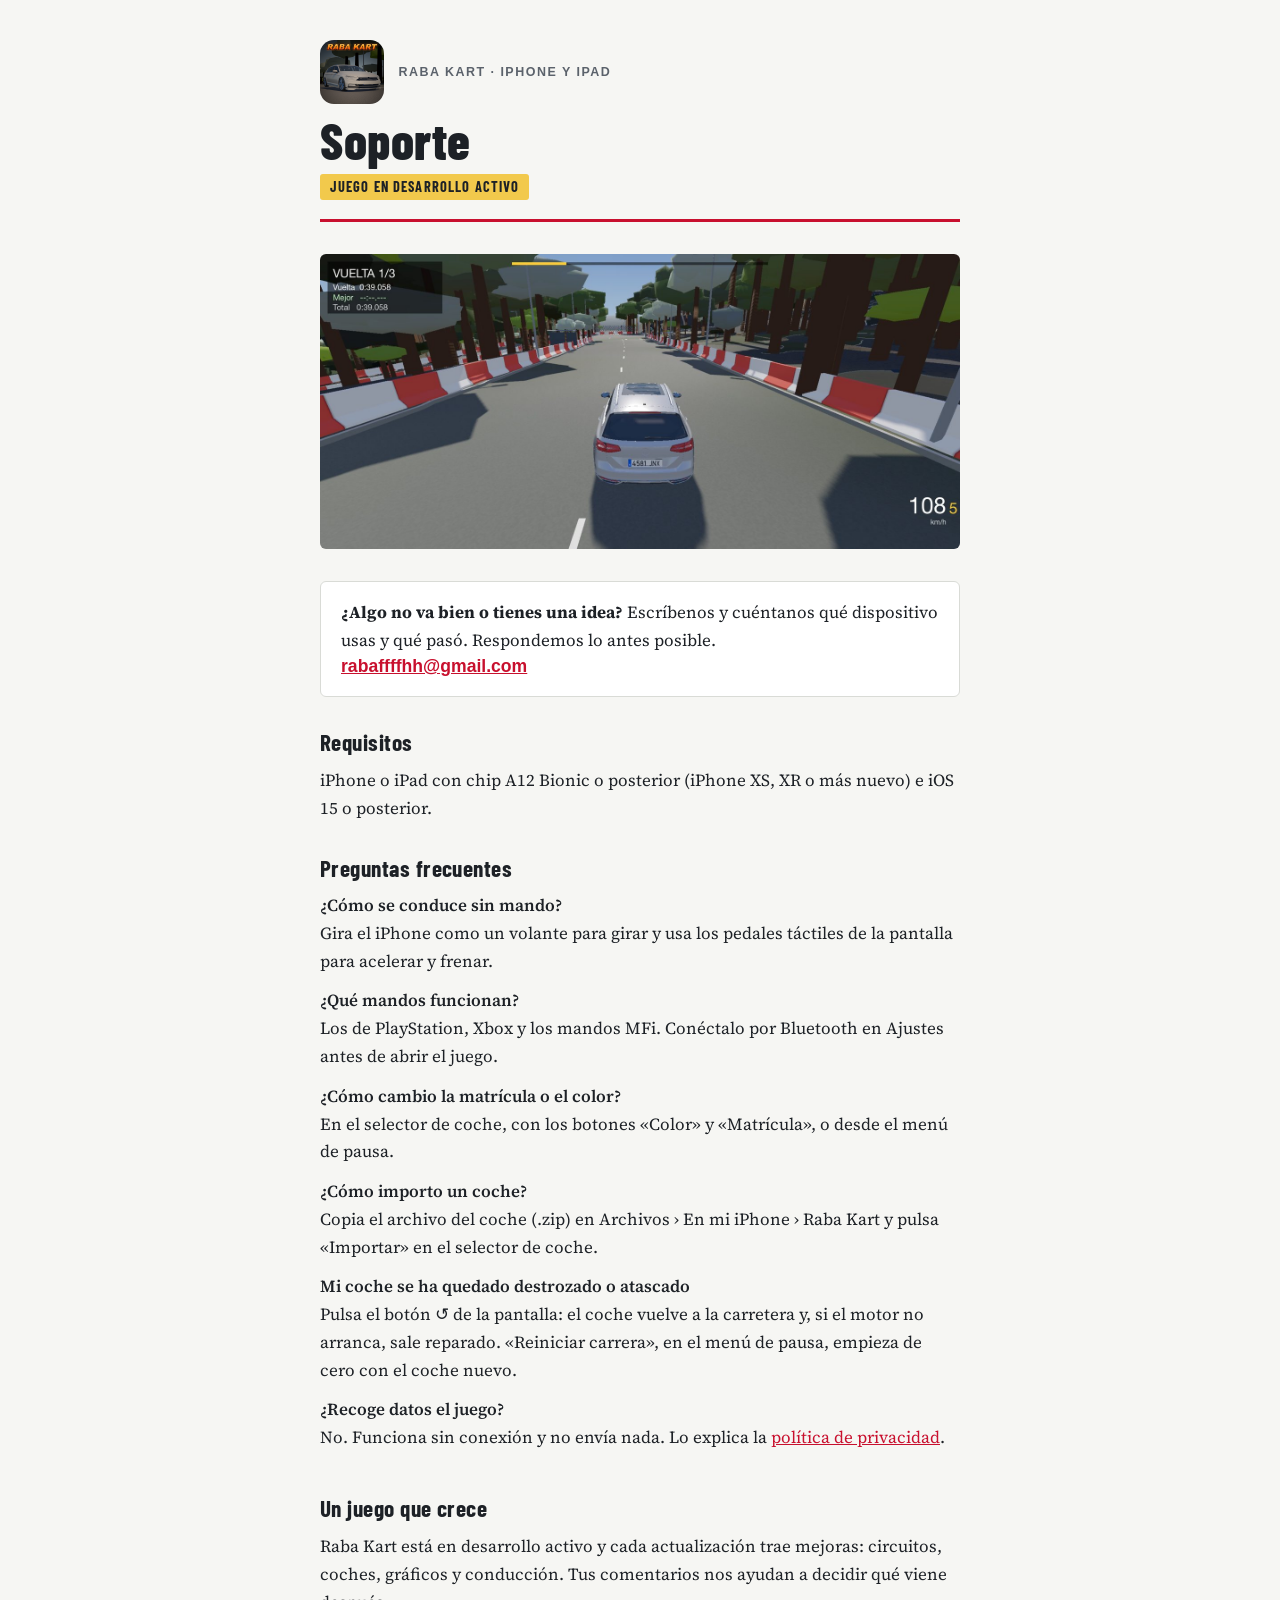
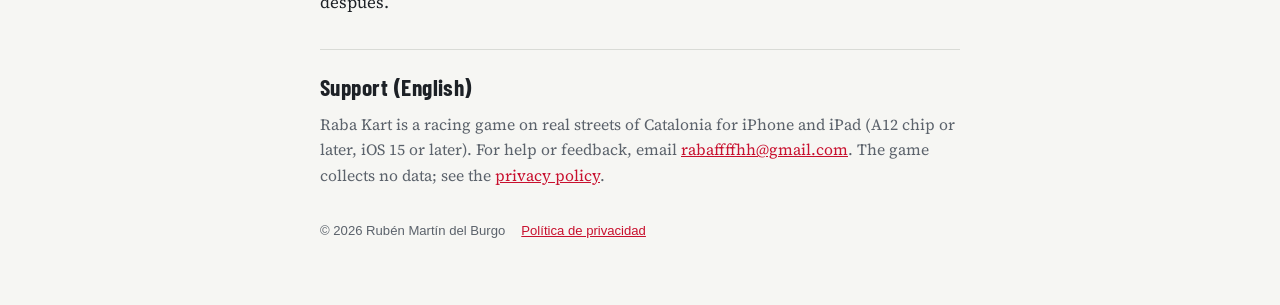
==== index.html @ 8e4fc52e "Soporte y política de privacidad de Raba Kart Co-Authored-By: Claude Opus 5.5 <noreply@anthropic.com" ====
<!doctype html>
<html lang="es">
<head>
<meta charset="utf-8">
<meta name="viewport" content="width=device-width, initial-scale=1, viewport-fit=cover">
<title>Raba Kart · Soporte</title>
<meta name="description" content="Ayuda y contacto de Raba Kart, juego de carreras por calles reales de Catalunya para iPhone y iPad.">
<link rel="stylesheet" href="https://fonts.googleapis.com/css2?family=Barlow+Condensed:wght@700;800&family=Source+Serif+4:opsz,wght@8..60,400;8..60,600&display=swap">
<link rel="stylesheet" href="style.css">
<link rel="icon" href="img/icono.png">
</head>
<body>
<main>
  <header>
    <div class="brand">
      <img src="img/icono.png" alt="Icono de Raba Kart">
      <span class="kicker">Raba Kart · iPhone y iPad</span>
    </div>
    <h1>Soporte</h1>
    <span class="stamp">JUEGO EN DESARROLLO ACTIVO</span>
  </header>

  <img class="hero" src="img/montjuic.jpg" alt="Un coche blanco por la avenida arbolada del circuito de Montjuïc">

  <div class="card">
    <p><strong>¿Algo no va bien o tienes una idea?</strong> Escríbenos y cuéntanos qué dispositivo usas y qué pasó.
    Respondemos lo antes posible.</p>
    <p class="mail"><a href="mailto:rabaffffhh@gmail.com?subject=Raba%20Kart">rabaffffhh@gmail.com</a></p>
  </div>

  <section>
    <h2>Requisitos</h2>
    <p>iPhone o iPad con chip A12 Bionic o posterior (iPhone XS, XR o más nuevo) e iOS 15 o posterior.</p>
  </section>

  <section>
    <h2>Preguntas frecuentes</h2>
    <dl>
      <dt>¿Cómo se conduce sin mando?</dt>
      <dd>Gira el iPhone como un volante para girar y usa los pedales táctiles de la pantalla para acelerar y frenar.</dd>
      <dt>¿Qué mandos funcionan?</dt>
      <dd>Los de PlayStation, Xbox y los mandos MFi. Conéctalo por Bluetooth en Ajustes antes de abrir el juego.</dd>
      <dt>¿Cómo cambio la matrícula o el color?</dt>
      <dd>En el selector de coche, con los botones «Color» y «Matrícula», o desde el menú de pausa.</dd>
      <dt>¿Cómo importo un coche?</dt>
      <dd>Copia el archivo del coche (.zip) en Archivos › En mi iPhone › Raba Kart y pulsa «Importar» en el selector de coche.</dd>
      <dt>Mi coche se ha quedado destrozado o atascado</dt>
      <dd>Pulsa el botón ↺ de la pantalla: el coche vuelve a la carretera y, si el motor no arranca, sale reparado.
      «Reiniciar carrera», en el menú de pausa, empieza de cero con el coche nuevo.</dd>
      <dt>¿Recoge datos el juego?</dt>
      <dd>No. Funciona sin conexión y no envía nada. Lo explica la <a href="privacidad.html">política de privacidad</a>.</dd>
    </dl>
  </section>

  <section>
    <h2>Un juego que crece</h2>
    <p>Raba Kart está en desarrollo activo y cada actualización trae mejoras: circuitos, coches, gráficos y conducción.
    Tus comentarios nos ayudan a decidir qué viene después.</p>
  </section>

  <section class="en">
    <h2>Support (English)</h2>
    <p>Raba Kart is a racing game on real streets of Catalonia for iPhone and iPad (A12 chip or later, iOS 15 or later).
    For help or feedback, email <a href="mailto:rabaffffhh@gmail.com?subject=Raba%20Kart">rabaffffhh@gmail.com</a>.
    The game collects no data; see the <a href="privacidad.html">privacy policy</a>.</p>
  </section>

  <footer>
    <span>© 2026 Rubén Martín del Burgo</span>
    <a href="privacidad.html">Política de privacidad</a>
  </footer>
</main>
</body>
</html>
---- style.css ----
/* Raba Kart: one reading column, barrier red accent, plate-yellow stamps */
:root {
  --bg: #f6f6f3;
  --fg: #1d2126;
  --muted: #5b626b;
  --line: #d9dbd6;
  --accent: #c8102e;
  --plate: #f2c94c;
  --card: #ffffff;
  --display: "Barlow Condensed", "Arial Narrow", sans-serif;
  --body: "Source Serif 4", Georgia, "Times New Roman", serif;
  --ui: -apple-system, "Helvetica Neue", Arial, sans-serif;
  color-scheme: light;
}
@media (prefers-color-scheme: dark) {
  :root { --bg: #121417; --fg: #e8e9e6; --muted: #a2a8b0; --line: #2c3036; --accent: #ff5a6e; --plate: #e0b83f;
          --card: #1a1d21; color-scheme: dark; }
}
* { box-sizing: border-box; }
body { margin: 0; background: var(--bg); color: var(--fg); font: 1.06rem/1.65 var(--body);
  padding-left: max(16px, env(safe-area-inset-left, 0px)); padding-right: max(16px, env(safe-area-inset-right, 0px)); }
main { max-width: 40rem; margin: 0 auto; padding-block: 2.5rem 4rem; display: grid; gap: 2rem; }
header { display: grid; gap: .6rem; border-bottom: 3px solid var(--accent); padding-bottom: 1.2rem; }
.brand { display: flex; gap: .9rem; align-items: center; }
.brand img { width: 64px; height: 64px; border-radius: 14px; }
.kicker { font: 600 .78rem/1 var(--ui); letter-spacing: .12em; text-transform: uppercase; color: var(--muted); }
h1 { font: 800 clamp(2.2rem, 7vw, 3.2rem)/1 var(--display); margin: 0; text-wrap: balance; letter-spacing: .01em; }
.stamp { justify-self: start; font: 700 .9rem/1 var(--display); letter-spacing: .08em; background: var(--plate); color: #1d2126;
  padding: .35rem .6rem; border-radius: 3px; }
.hero { width: 100%; max-width: 100%; border-radius: 6px; display: block; }
.card { background: var(--card); border: 1px solid var(--line); border-radius: 6px; padding: 1.1rem 1.25rem; }
.card p { margin: 0; }
h2 { font: 700 1.45rem/1.15 var(--display); letter-spacing: .02em; margin: 0 0 .4rem; text-wrap: balance; }
section { display: grid; gap: .3rem; }
section p, section ul, section dl { margin: 0; }
ul { padding-left: 1.2rem; display: grid; gap: .35rem; }
dt { font-weight: 600; }
dd { margin: 0 0 .7rem; }
a { color: var(--accent); }
a:focus-visible { outline: 2px solid var(--accent); outline-offset: 2px; }
.mail { font: 600 1.1rem/1.3 var(--ui); word-break: break-all; }
.en { border-top: 1px solid var(--line); padding-top: 1.5rem; color: var(--muted); font-size: .98rem; }
.en h2 { color: var(--fg); }
footer { font: .82rem/1.5 var(--ui); color: var(--muted); display: flex; flex-wrap: wrap; gap: .4rem 1rem; }
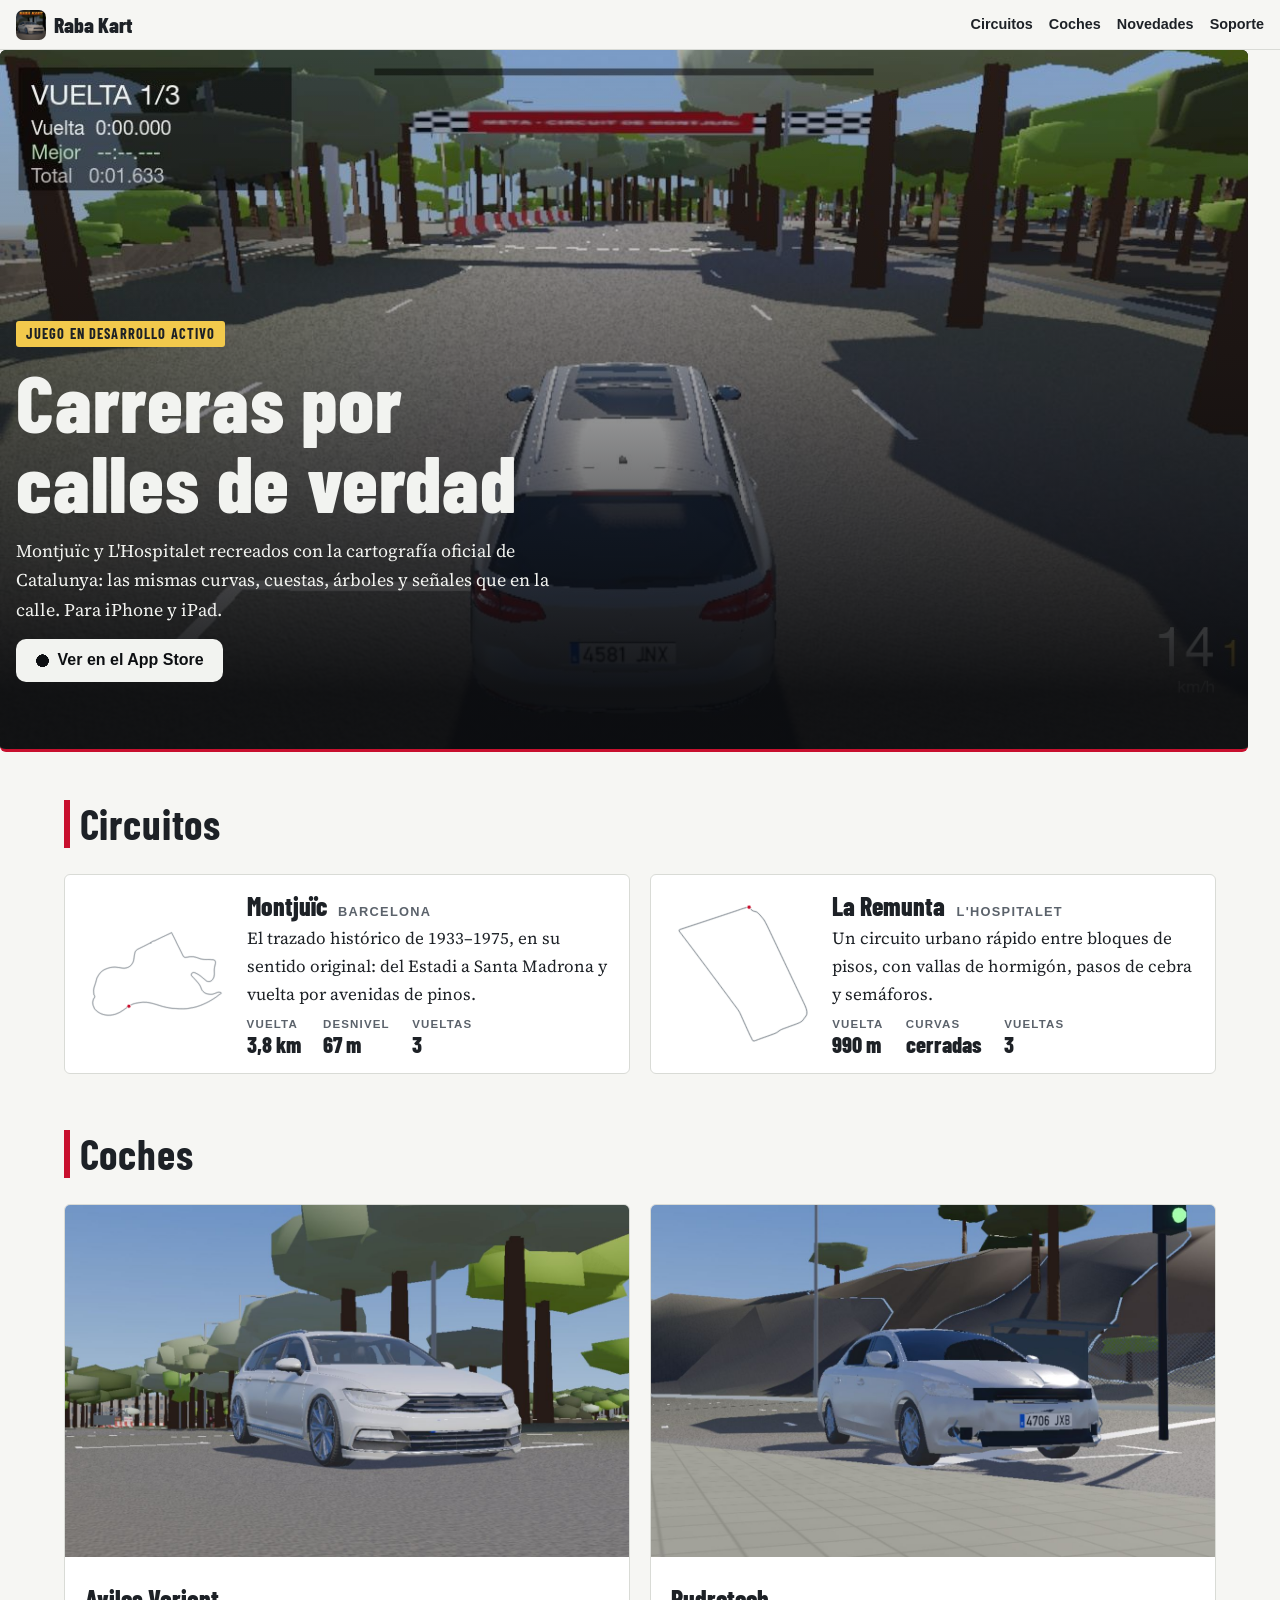
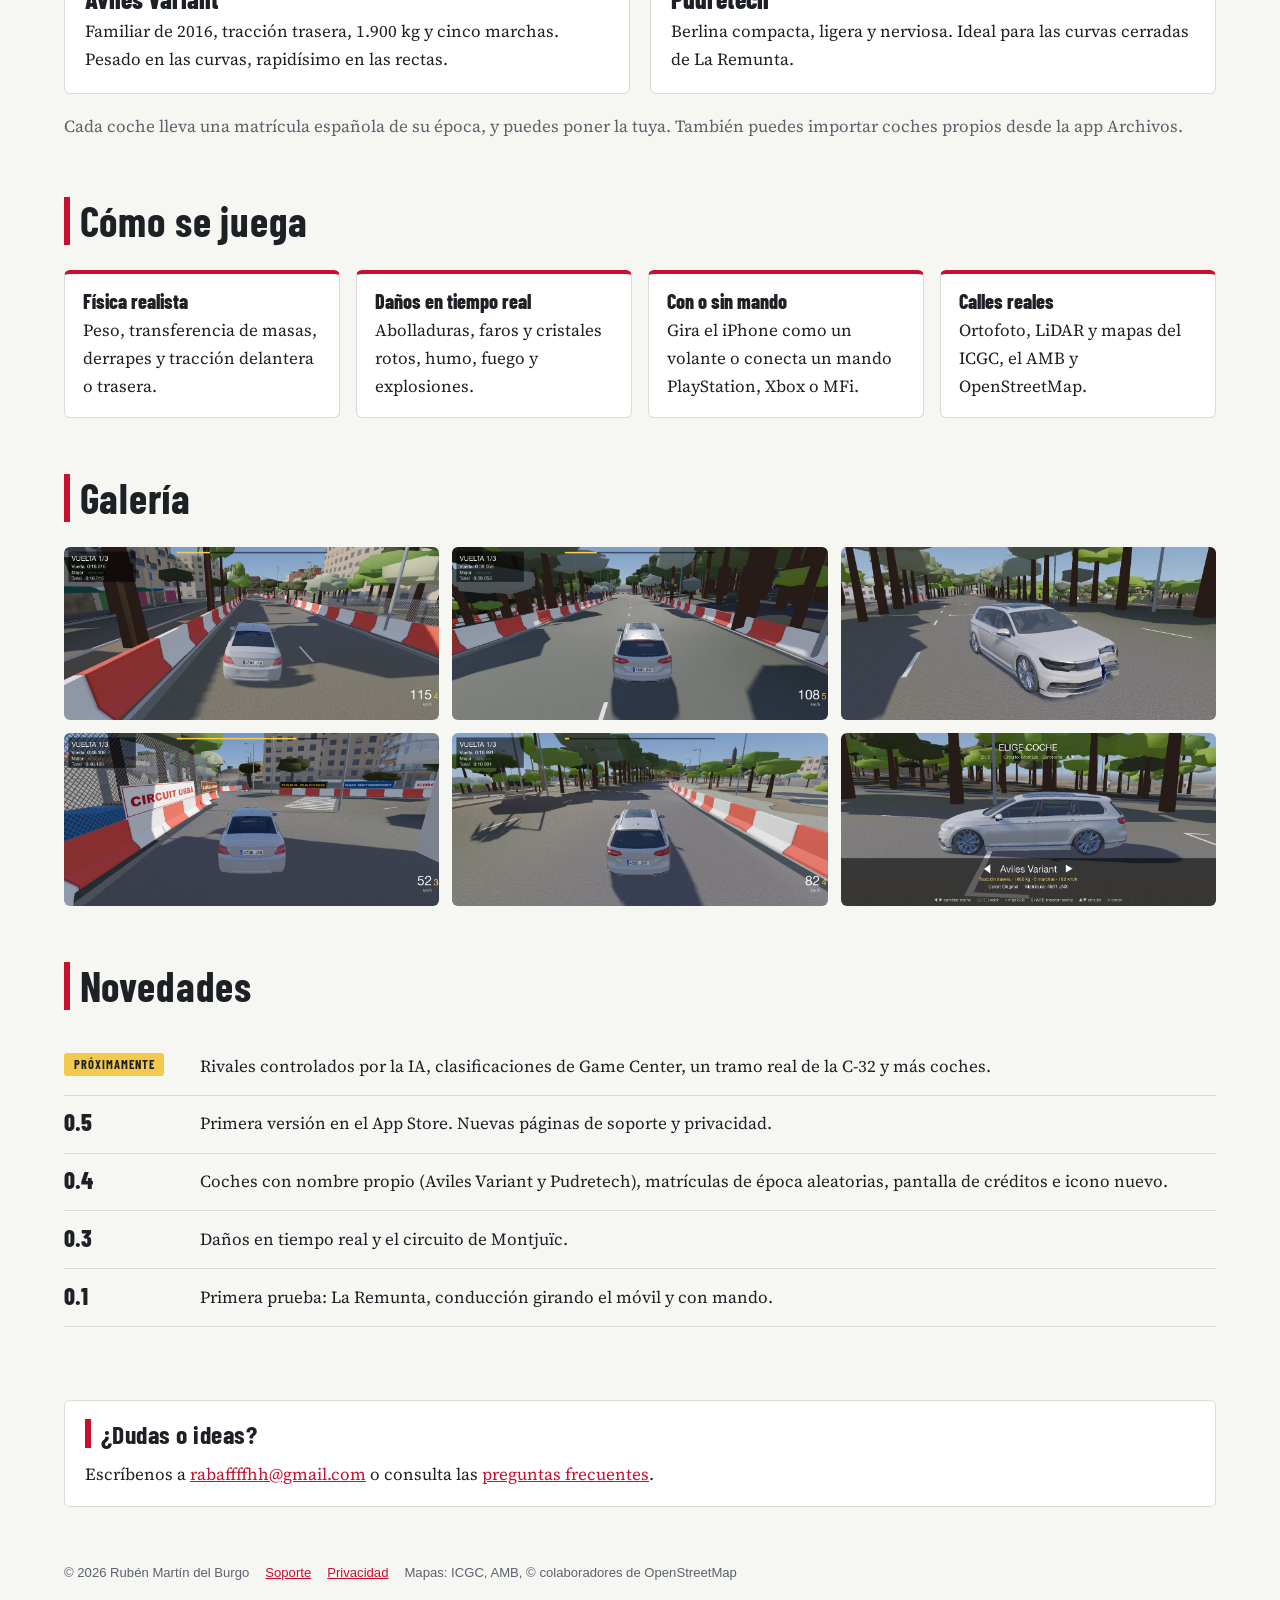
==== commit 2e847b9d: "Portada nueva: vídeo, circuitos, coches, galería y novedades Co-Authored-By: Claude Opus 5.5 <norepl" ====
--- a/index.html
+++ b/index.html
@@ -3,71 +3,123 @@
 <head>
 <meta charset="utf-8">
 <meta name="viewport" content="width=device-width, initial-scale=1, viewport-fit=cover">
-<title>Raba Kart · Soporte</title>
-<meta name="description" content="Ayuda y contacto de Raba Kart, juego de carreras por calles reales de Catalunya para iPhone y iPad.">
+<title>Raba Kart</title>
+<meta name="description" content="Raba Kart: carreras por calles reales de Catalunya para iPhone y iPad. Montjuïc, La Remunta, daños en tiempo real y conducción realista.">
+<meta property="og:title" content="Raba Kart">
+<meta property="og:description" content="Carreras por calles reales de Catalunya para iPhone y iPad.">
+<meta property="og:image" content="https://rubanoxd.github.io/raba-kart/media/montjuic_poster.jpg">
 <link rel="stylesheet" href="https://fonts.googleapis.com/css2?family=Barlow+Condensed:wght@700;800&family=Source+Serif+4:opsz,wght@8..60,400;8..60,600&display=swap">
 <link rel="stylesheet" href="style.css">
 <link rel="icon" href="img/icono.png">
 </head>
-<body>
-<main>
-  <header>
-    <div class="brand">
-      <img src="img/icono.png" alt="Icono de Raba Kart">
-      <span class="kicker">Raba Kart · iPhone y iPad</span>
+<body class="home">
+<nav class="top">
+  <a class="logo" href="./"><img src="img/icono.png" alt="">Raba Kart</a>
+  <div class="links">
+    <a href="#circuitos">Circuitos</a><a href="#coches">Coches</a><a href="#novedades">Novedades</a><a href="soporte.html">Soporte</a>
+  </div>
+</nav>
+
+<header class="hero">
+  <video autoplay muted loop playsinline preload="metadata" poster="media/montjuic_poster.jpg">
+    <source src="media/montjuic.mp4" type="video/mp4">
+  </video>
+  <div class="hero-text">
+    <span class="stamp">JUEGO EN DESARROLLO ACTIVO</span>
+    <h1>Carreras por calles de verdad</h1>
+    <p>Montjuïc y L'Hospitalet recreados con la cartografía oficial de Catalunya: las mismas curvas, cuestas, árboles y
+    señales que en la calle. Para iPhone y iPad.</p>
+    <a class="store" href="https://apps.apple.com/app/id6825461474">Ver en el App Store</a>
+  </div>
+</header>
+
+<main class="wide">
+  <section id="circuitos" class="block">
+    <h2>Circuitos</h2>
+    <div class="cards">
+      <article class="card track">
+        <img src="media/trazado_c2.svg" alt="Trazado del circuito de Montjuïc">
+        <div>
+          <h3>Montjuïc <small>Barcelona</small></h3>
+          <p>El trazado histórico de 1933–1975, en su sentido original: del Estadi a Santa Madrona y vuelta por
+          avenidas de pinos.</p>
+          <dl class="facts"><div><dt>Vuelta</dt><dd>3,8 km</dd></div><div><dt>Desnivel</dt><dd>67 m</dd></div><div><dt>Vueltas</dt><dd>3</dd></div></dl>
+        </div>
+      </article>
+      <article class="card track">
+        <img src="media/trazado_c1.svg" alt="Trazado del circuito de La Remunta">
+        <div>
+          <h3>La Remunta <small>L'Hospitalet</small></h3>
+          <p>Un circuito urbano rápido entre bloques de pisos, con vallas de hormigón, pasos de cebra y semáforos.</p>
+          <dl class="facts"><div><dt>Vuelta</dt><dd>990 m</dd></div><div><dt>Curvas</dt><dd>cerradas</dd></div><div><dt>Vueltas</dt><dd>3</dd></div></dl>
+        </div>
+      </article>
     </div>
-    <h1>Soporte</h1>
-    <span class="stamp">JUEGO EN DESARROLLO ACTIVO</span>
-  </header>
-
-  <img class="hero" src="img/montjuic.jpg" alt="Un coche blanco por la avenida arbolada del circuito de Montjuïc">
-
-  <div class="card">
-    <p><strong>¿Algo no va bien o tienes una idea?</strong> Escríbenos y cuéntanos qué dispositivo usas y qué pasó.
-    Respondemos lo antes posible.</p>
-    <p class="mail"><a href="mailto:rabaffffhh@gmail.com?subject=Raba%20Kart">rabaffffhh@gmail.com</a></p>
-  </div>
-
-  <section>
-    <h2>Requisitos</h2>
-    <p>iPhone o iPad con chip A12 Bionic o posterior (iPhone XS, XR o más nuevo) e iOS 15 o posterior.</p>
   </section>
 
-  <section>
-    <h2>Preguntas frecuentes</h2>
-    <dl>
-      <dt>¿Cómo se conduce sin mando?</dt>
-      <dd>Gira el iPhone como un volante para girar y usa los pedales táctiles de la pantalla para acelerar y frenar.</dd>
-      <dt>¿Qué mandos funcionan?</dt>
-      <dd>Los de PlayStation, Xbox y los mandos MFi. Conéctalo por Bluetooth en Ajustes antes de abrir el juego.</dd>
-      <dt>¿Cómo cambio la matrícula o el color?</dt>
-      <dd>En el selector de coche, con los botones «Color» y «Matrícula», o desde el menú de pausa.</dd>
-      <dt>¿Cómo importo un coche?</dt>
-      <dd>Copia el archivo del coche (.zip) en Archivos › En mi iPhone › Raba Kart y pulsa «Importar» en el selector de coche.</dd>
-      <dt>Mi coche se ha quedado destrozado o atascado</dt>
-      <dd>Pulsa el botón ↺ de la pantalla: el coche vuelve a la carretera y, si el motor no arranca, sale reparado.
-      «Reiniciar carrera», en el menú de pausa, empieza de cero con el coche nuevo.</dd>
-      <dt>¿Recoge datos el juego?</dt>
-      <dd>No. Funciona sin conexión y no envía nada. Lo explica la <a href="privacidad.html">política de privacidad</a>.</dd>
-    </dl>
+  <section id="coches" class="block">
+    <h2>Coches</h2>
+    <div class="cards">
+      <article class="card car">
+        <img src="media/coche_aviles.jpg" alt="Aviles Variant blanco en Montjuïc">
+        <div><h3>Aviles Variant</h3><p>Familiar de 2016, tracción trasera, 1.900 kg y cinco marchas. Pesado en las curvas,
+        rapidísimo en las rectas.</p></div>
+      </article>
+      <article class="card car">
+        <img src="media/coche_pudretech.jpg" alt="Pudretech blanco en La Remunta">
+        <div><h3>Pudretech</h3><p>Berlina compacta, ligera y nerviosa. Ideal para las curvas cerradas de La Remunta.</p></div>
+      </article>
+    </div>
+    <p class="note">Cada coche lleva una matrícula española de su época, y puedes poner la tuya. También puedes importar
+    coches propios desde la app Archivos.</p>
   </section>
 
-  <section>
-    <h2>Un juego que crece</h2>
-    <p>Raba Kart está en desarrollo activo y cada actualización trae mejoras: circuitos, coches, gráficos y conducción.
-    Tus comentarios nos ayudan a decidir qué viene después.</p>
+  <section class="block features">
+    <h2>Cómo se juega</h2>
+    <ul class="grid4">
+      <li><b>Física realista</b>Peso, transferencia de masas, derrapes y tracción delantera o trasera.</li>
+      <li><b>Daños en tiempo real</b>Abolladuras, faros y cristales rotos, humo, fuego y explosiones.</li>
+      <li><b>Con o sin mando</b>Gira el iPhone como un volante o conecta un mando PlayStation, Xbox o MFi.</li>
+      <li><b>Calles reales</b>Ortofoto, LiDAR y mapas del ICGC, el AMB y OpenStreetMap.</li>
+    </ul>
   </section>
 
-  <section class="en">
-    <h2>Support (English)</h2>
-    <p>Raba Kart is a racing game on real streets of Catalonia for iPhone and iPad (A12 chip or later, iOS 15 or later).
-    For help or feedback, email <a href="mailto:rabaffffhh@gmail.com?subject=Raba%20Kart">rabaffffhh@gmail.com</a>.
-    The game collects no data; see the <a href="privacidad.html">privacy policy</a>.</p>
+  <section class="block">
+    <h2>Galería</h2>
+    <div class="gallery">
+      <img src="media/galeria/01_la_remunta_115.jpg" alt="Pudretech a 115 km/h en La Remunta" loading="lazy">
+      <img src="media/galeria/02_montjuic_avenida.jpg" alt="Avenida arbolada de Montjuïc" loading="lazy">
+      <img src="media/galeria/03_danos.jpg" alt="Aviles Variant abollado tras un choque" loading="lazy">
+      <img src="media/galeria/04_patrocinadores.jpg" alt="Vallas de patrocinadores en La Remunta" loading="lazy">
+      <img src="media/galeria/05_montjuic_vallas.jpg" alt="Vallas rojas y blancas en Montjuïc" loading="lazy">
+      <img src="media/galeria/06_selector.jpg" alt="Selector de coche" loading="lazy">
+    </div>
+  </section>
+
+  <section id="novedades" class="block">
+    <h2>Novedades</h2>
+    <ol class="log">
+      <li><span class="stamp">PRÓXIMAMENTE</span><p>Rivales controlados por la IA, clasificaciones de Game Center, un
+      tramo real de la C-32 y más coches.</p></li>
+      <li><span class="ver">0.5</span><p>Primera versión en el App Store. Nuevas páginas de soporte y privacidad.</p></li>
+      <li><span class="ver">0.4</span><p>Coches con nombre propio (Aviles Variant y Pudretech), matrículas de época
+      aleatorias, pantalla de créditos e icono nuevo.</p></li>
+      <li><span class="ver">0.3</span><p>Daños en tiempo real y el circuito de Montjuïc.</p></li>
+      <li><span class="ver">0.1</span><p>Primera prueba: La Remunta, conducción girando el móvil y con mando.</p></li>
+    </ol>
+  </section>
+
+  <section class="block card contact">
+    <h2>¿Dudas o ideas?</h2>
+    <p>Escríbenos a <a href="mailto:rabaffffhh@gmail.com?subject=Raba%20Kart">rabaffffhh@gmail.com</a> o consulta las
+    <a href="soporte.html">preguntas frecuentes</a>.</p>
   </section>
 
   <footer>
     <span>© 2026 Rubén Martín del Burgo</span>
-    <a href="privacidad.html">Política de privacidad</a>
+    <a href="soporte.html">Soporte</a>
+    <a href="privacidad.html">Privacidad</a>
+    <span>Mapas: ICGC, AMB, © colaboradores de OpenStreetMap</span>
   </footer>
 </main>
 </body>
--- a/style.css
+++ b/style.css
@@ -28,7 +28,8 @@
 .stamp { justify-self: start; font: 700 .9rem/1 var(--display); letter-spacing: .08em; background: var(--plate); color: #1d2126;
   padding: .35rem .6rem; border-radius: 3px; }
 .hero { width: 100%; max-width: 100%; border-radius: 6px; display: block; }
-.card { background: var(--card); border: 1px solid var(--line); border-radius: 6px; padding: 1.1rem 1.25rem; }
+.card { background: var(--card); border: 1px solid var(--line); border-radius: 6px; padding: 1.1rem 1.25rem;
+  display: grid; gap: .7rem; }
 .card p { margin: 0; }
 h2 { font: 700 1.45rem/1.15 var(--display); letter-spacing: .02em; margin: 0 0 .4rem; text-wrap: balance; }
 section { display: grid; gap: .3rem; }
@@ -42,3 +43,55 @@
 .en { border-top: 1px solid var(--line); padding-top: 1.5rem; color: var(--muted); font-size: .98rem; }
 .en h2 { color: var(--fg); }
 footer { font: .82rem/1.5 var(--ui); color: var(--muted); display: flex; flex-wrap: wrap; gap: .4rem 1rem; }
+
+/* ---- home page: dark video hero, wide sections, cards ---- */
+.top { position: sticky; top: env(safe-area-inset-top, 0px); z-index: 5; display: flex; flex-wrap: wrap; gap: .4rem 1.2rem;
+  align-items: center; justify-content: space-between; padding-block: .6rem; background: var(--bg);
+  border-bottom: 1px solid var(--line); margin-inline: calc(-1 * max(16px, env(safe-area-inset-left, 0px)));
+  padding-inline: max(16px, env(safe-area-inset-left, 0px)); }
+.logo { display: flex; gap: .5rem; align-items: center; font: 800 1.35rem/1 var(--display); color: var(--fg); text-decoration: none; }
+.logo img { width: 30px; height: 30px; border-radius: 7px; }
+.links { display: flex; flex-wrap: wrap; gap: .3rem 1rem; font: 600 .9rem/1.2 var(--ui); }
+.links a { color: var(--fg); text-decoration: none; }
+.links a:hover { color: var(--accent); }
+.hero { position: relative; margin-inline: calc(-1 * max(16px, env(safe-area-inset-left, 0px))); min-height: min(78vh, 46rem);
+  display: grid; align-items: end; overflow: hidden; background: #0d0f12; }
+.hero video { position: absolute; inset: 0; width: 100%; height: 100%; object-fit: cover; }
+.hero::after { content: ""; position: absolute; inset: 0; background: linear-gradient(to top, rgba(8,9,11,.92) 8%, rgba(8,9,11,.35) 55%, rgba(8,9,11,0)); }
+.hero-text { position: relative; z-index: 1; max-width: 44rem; padding: 2.5rem max(16px, env(safe-area-inset-left, 0px)) 3rem; color: #f2f3f0; display: grid; gap: .9rem; }
+.hero-text h1 { font-size: clamp(2.6rem, 9vw, 5rem); }
+.hero-text p { margin: 0; font-size: 1.12rem; max-width: 36rem; }
+.store { justify-self: start; background: #f2f3f0; color: #0d0f12; font: 700 1rem/1 var(--ui); padding: .85rem 1.2rem;
+  border-radius: 10px; text-decoration: none; }
+.store::before { content: ""; display: inline-block; width: .9em; height: .9em; margin-right: .5em; vertical-align: -.1em;
+  background: currentColor; -webkit-mask: radial-gradient(circle at 50% 55%, #000 58%, transparent 60%); mask: radial-gradient(circle at 50% 55%, #000 58%, transparent 60%); }
+main.wide { max-width: 72rem; gap: 3.5rem; padding-block: 3rem 4rem; }
+.block { display: grid; gap: 1.2rem; }
+.block > h2 { font-size: clamp(1.9rem, 5vw, 2.6rem); border-left: 6px solid var(--accent); padding-left: .6rem; }
+.cards { display: grid; grid-template-columns: repeat(auto-fit, minmax(min(100%, 22rem), 1fr)); gap: 1.2rem; }
+.card { overflow: hidden; }
+.card h3 { font: 800 1.6rem/1.1 var(--display); margin: 0 0 .3rem; }
+.card h3 small { font: 600 .8rem/1 var(--ui); letter-spacing: .1em; text-transform: uppercase; color: var(--muted); margin-left: .4rem; }
+.track { display: grid; grid-template-columns: 9rem 1fr; gap: 1.1rem; align-items: center; color: var(--fg); }
+.track img { width: 100%; height: auto; color: var(--fg); }
+@media (max-width: 30rem) { .track { grid-template-columns: 1fr; } .track img { max-width: 11rem; } }
+.facts { display: flex; flex-wrap: wrap; gap: .4rem 1.4rem; margin-top: .6rem; }
+.facts dt { font: 600 .72rem/1 var(--ui); letter-spacing: .1em; text-transform: uppercase; color: var(--muted); }
+.facts dd { margin: .2rem 0 0; font: 800 1.4rem/1 var(--display); }
+.car { padding: 0; }
+.car img { width: 100%; aspect-ratio: 16 / 10; object-fit: cover; display: block; }
+.car > div { padding: 1rem 1.25rem 1.2rem; }
+.note { color: var(--muted); margin: 0; }
+.grid4 { list-style: none; padding: 0; display: grid; grid-template-columns: repeat(auto-fit, minmax(min(100%, 15rem), 1fr)); gap: 1rem; }
+.grid4 li { background: var(--card); border: 1px solid var(--line); border-top: 4px solid var(--accent); border-radius: 6px; padding: 1rem 1.1rem; }
+.grid4 b { display: block; font: 800 1.25rem/1.1 var(--display); margin-bottom: .3rem; }
+.gallery { display: grid; grid-template-columns: repeat(auto-fit, minmax(min(100%, 20rem), 1fr)); gap: .8rem; }
+.gallery img { width: 100%; border-radius: 6px; aspect-ratio: 2.17; object-fit: cover; }
+.log { list-style: none; padding: 0; display: grid; gap: .9rem; }
+.log li { display: grid; grid-template-columns: 7.5rem 1fr; gap: 1rem; align-items: start; border-bottom: 1px solid var(--line); padding-bottom: .9rem; }
+.log p { margin: 0; }
+.ver { font: 800 1.5rem/1 var(--display); }
+.log .stamp { font-size: .78rem; }
+@media (max-width: 30rem) { .log li { grid-template-columns: 1fr; gap: .3rem; } }
+.contact { gap: .4rem; }
+.contact h2 { font-size: 1.6rem; }
